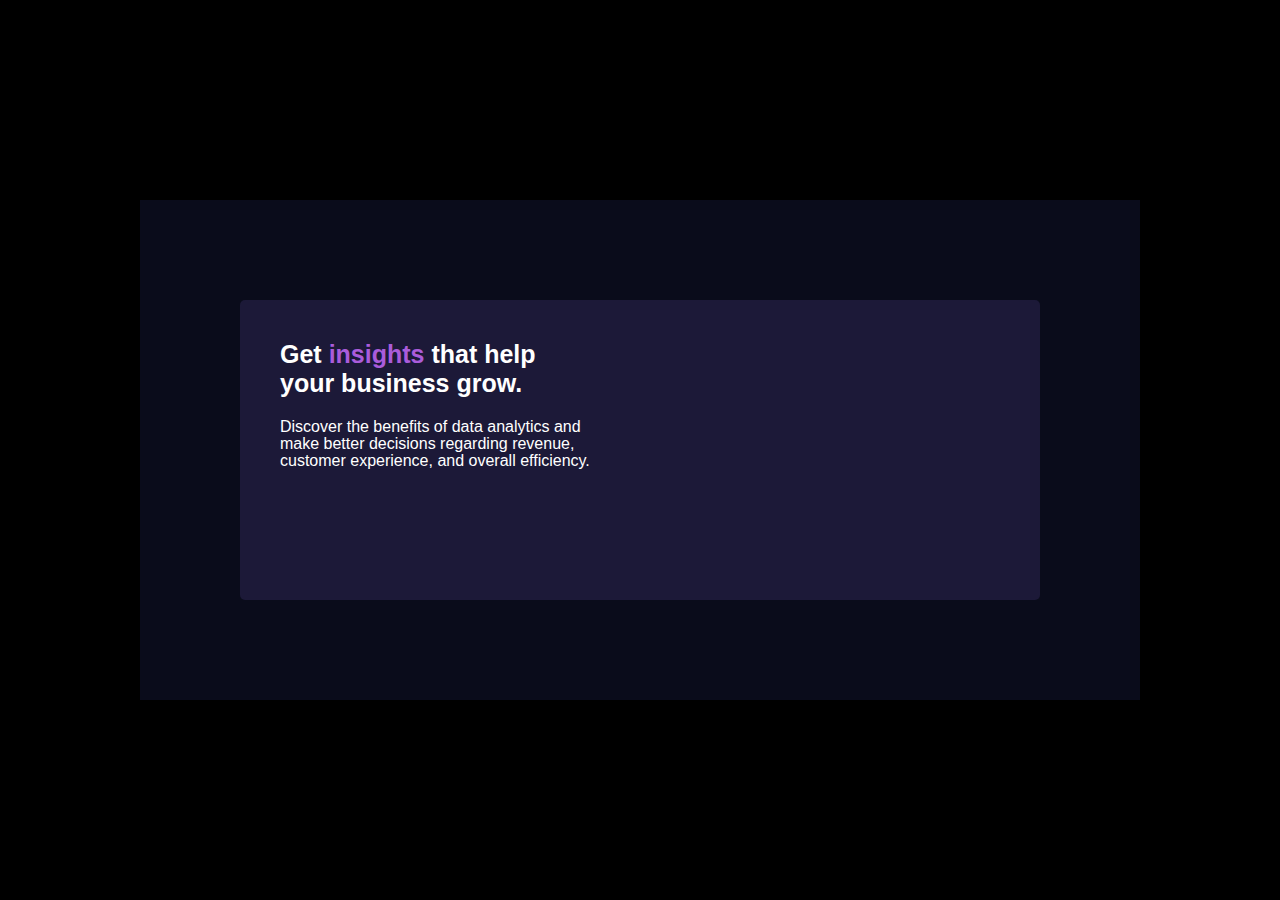
==== Challenges/card-component-1/index.html @ 957c2e76 "Added Card Component Challenge to project" ====
<!DOCTYPE html>
<html lang="en">
<head>
  <meta charset="UTF-8">
  <meta name="viewport" content="width=device-width, initial-scale=1.0"> <!-- displays site properly based on user's device -->
  <link rel="icon" type="image/png" sizes="32x32" href="./images/favicon-32x32.png">
  <link rel="stylesheet" type="text/css" href="styles.css">
  <title>Get insights that help your business grow.</title>
</head>
<body>
  <div class="background">
    <div class="card">
      <div class="content">
        <h1>Get <span class="highlight">insights</span> that help<br>your business grow.</h1>
        <p>Discover the benefits of data analytics and make better decisions regarding revenue, customer experience, and overall efficiency.</p>
      </div>
      <div class="image"></div>
    </div>
  </div>
</body>
</html>

<!-- Get insights that help your business grow.

Discover the benefits of data analytics and make better decisions regarding revenue, customer
experience, and overall efficiency.

10k+ companies
314 templates
12m+ queries -->
---- Challenges/card-component-1/styles.css ----
* {
  margin: 0;
}

body {
  font-family: "Lexend Deca", sans-serif;
  display: flex;
  justify-content: center;
  align-items: center;
  width: 100%;
  height: 100vh;
  background-color: black;
  d
}

.background {
  height: 500px;
  width: 1000px;
  background-color: #0a0c1b;
  display: flex;
  align-items: center;
  justify-content: center;
}

.card {
  height: 300px;
  width: 800px;
  background-color: #1c1938;
  display: flex;
  border-radius: 5px;
}

.content {
  padding: 40px;
  flex: 1;
  color: white;
}

.content h1 {
  font-size: 25px;
  margin-right: 45px;
}

.content p {
  margin: 20px 45px 40px 0;
  line-height: 17px;
}

.content h1 span {
  color: hsl(277, 64%, 61%);
}

.image {
  flex: 1;
}
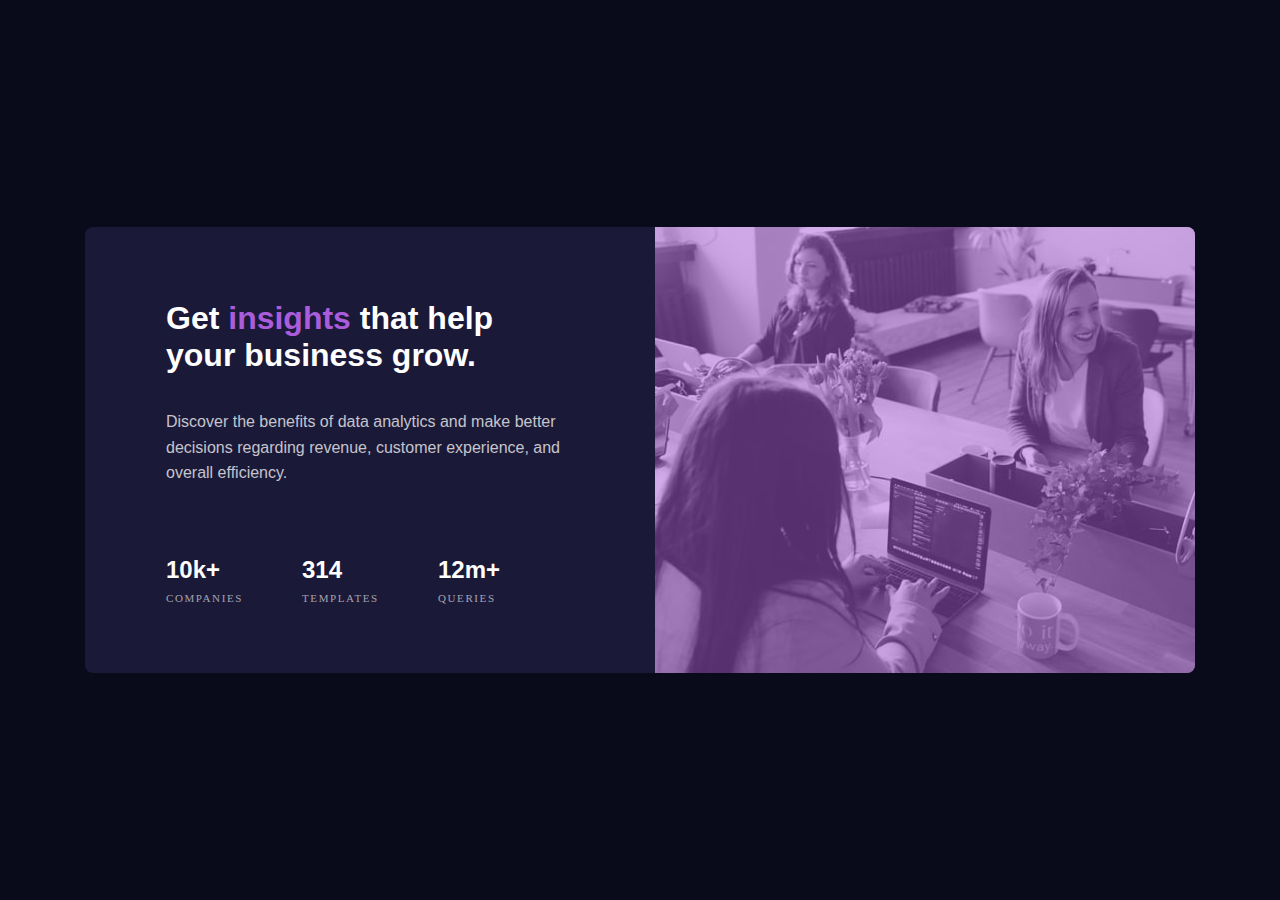
==== commit 873baa34: "Finished styling card component" ====
--- a/Challenges/card-component-1/index.html
+++ b/Challenges/card-component-1/index.html
@@ -8,23 +8,29 @@
   <title>Get insights that help your business grow.</title>
 </head>
 <body>
-  <div class="background">
+  <div class="container">
     <div class="card">
       <div class="content">
         <h1>Get <span class="highlight">insights</span> that help<br>your business grow.</h1>
         <p>Discover the benefits of data analytics and make better decisions regarding revenue, customer experience, and overall efficiency.</p>
+
+      <div class="stats">
+        <div class="stats-row">
+          <div class='stats-col'>10<span class="lowercase">k</span>+</div>
+          <div class='stats-col'>314 </div>
+          <div class='stats-col'>12m+ </div>
+        </div>
+        <div class="stats-row-label">
+          <div class="stats-col">COMPANIES</div>
+          <div class="stats-col">TEMPLATES</div>
+          <div class="stats-col">QUERIES</div>
+        </div>
       </div>
-      <div class="image"></div>
+    </div>
+    <div class="image" aria-label="meeting photo">
+      <div class="overlay"></div>
+    </div>
     </div>
   </div>
 </body>
 </html>
-
-<!-- Get insights that help your business grow.
-
-Discover the benefits of data analytics and make better decisions regarding revenue, customer
-experience, and overall efficiency.
-
-10k+ companies
-314 templates
-12m+ queries -->--- a/Challenges/card-component-1/styles.css
+++ b/Challenges/card-component-1/styles.css
@@ -1,56 +1,183 @@
 * {
+  box-sizing: border-box;
   margin: 0;
+  padding: 0;
 }
 
+/* Body and Container */
 body {
-  font-family: "Lexend Deca", sans-serif;
-  display: flex;
-  justify-content: center;
-  align-items: center;
-  width: 100%;
-  height: 100vh;
-  background-color: black;
-  d
+ background-color: hsl(233, 47%, 7%);;
 }
 
-.background {
-  height: 500px;
-  width: 1000px;
-  background-color: #0a0c1b;
+.container {
+  height: 100vh;
   display: flex;
   align-items: center;
   justify-content: center;
 }
 
-.card {
-  height: 300px;
-  width: 800px;
-  background-color: #1c1938;
-  display: flex;
-  border-radius: 5px;
+/* Text and Styles */
+  h1 {
+  font-family: 'Inter', sans-serif;
+  font-size: 2em;
+  font-weight: 700;
+  color: hsl(0, 0%, 100%);
+  max-width: 400px;
 }
 
+  p {
+  font-family: 'Lexend Deca', sans-serif;
+  font-weight: 400;
+  line-height: 1.6;
+  color: hsla(0, 0%, 100%, 0.75);
+  padding-top: 35px;
+  padding-bottom: 70px;
+}
+
+.highlight {
+  font-size: 1em;
+  color: hsl(277, 64%, 61%);
+}
+
+/* Complete Card */
+
+.card {
+  display: flex;
+  background-color: hsl(244, 38%, 16%);
+  color: white;
+  width: 1110px;
+  height: 446px;
+  border-radius: 8px;
+}
+
+/* Card Left Content */
+
 .content {
-  padding: 40px;
+  position: relative;
+  width: 100%;
+  padding: 73px 81px 120px;
+}
+
+.stats {
+  color: hsl(0, 0%, 100%);
+}
+
+.stats-row {
+  display: flex;
+  font-family: 'Inter', sans-serif;
+  font-weight: 700;
+  font-size: 24px;
+}
+
+.stats-col {
   flex: 1;
+}
+
+.stats-row-label {
+  display: flex;
+  font-size: 11px;
+  font-weight: 400;
+  font-family: 'Inter';
+  letter-spacing: 0.1rem;
+  padding-top: 8px;
+  color:hsla(0, 0%, 100%, 0.6);
+}
+
+/* Card Right Content */
+
+.image {
+  min-width: 540px;
+  height: 446px;
+  background-image: url('./images/image-header-desktop.jpg');
+  border-radius: 0 8px 8px 0;
+}
+
+.overlay {
+  min-width: 540px;
+  height: 446px;
+  opacity: 0.5;
+  background-color: hsl(277, 64%, 61%);
+  border-radius: 0 8px 8px 0;
+}
+
+.attribution {
+  position: absolute;
+  top: 95vh;
   color: white;
 }
 
-.content h1 {
-  font-size: 25px;
-  margin-right: 45px;
-}
+/* Media Queries */
 
-.content p {
-  margin: 20px 45px 40px 0;
-  line-height: 17px;
-}
+@media only screen and (max-width: 1160px) {
+  .container {
+    height: 99vh;
+  }
 
-.content h1 span {
-  color: hsl(277, 64%, 61%);
-}
+  .card {
+    position: absolute;
+    width: 330px;
+    height: 780px;
+  }
 
-.image {
-  flex: 1;
-}
+  .image {
+    position: absolute;
+    left: 0;
+    min-width: 330px;
+    height: 240px;
+    background-image: url('./images//image-header-mobile.jpg');
+    background-size: cover;
+    border-radius: 8px 8px 0 0;
+  }
 
+  .overlay {
+      border-radius: 8px 8px 0 0;
+      min-width: 330px;
+      height: 240px;
+  }
+
+  .content {
+    position: relative;
+    padding: 285px 36px 0 36px;
+    padding-top: 285px;
+    width: 100%;
+  }
+
+  h1 {
+    font-family: 'Inter', sans-serif;
+    text-align: center;
+    font-size: 27px;
+    font-weight: 700;
+  }
+
+  p {
+    font-family: 'Lexend Deca', sans-serif;
+    font-size: 14px;
+    text-align: center;
+    padding-top: 15px;
+    padding-bottom: 45px;
+    max-width: 350px;
+    font-weight: 400;
+    line-height: 1.6;
+  }
+
+  .stats-row {
+    text-align: center;
+    flex-direction: column;
+    font-weight: 700;
+    font-size: 24px;
+    gap: 45px;
+  }
+
+  .stats-row-label {
+    position: relative;
+    flex-direction: column;
+    gap: 60px;
+    margin-top: -150px;
+    color: var(--trans-white);
+    font-size: 11px;
+    font-weight: 400;
+    font-family: 'Inter';
+    letter-spacing: 0.1rem;
+  }
+
+}